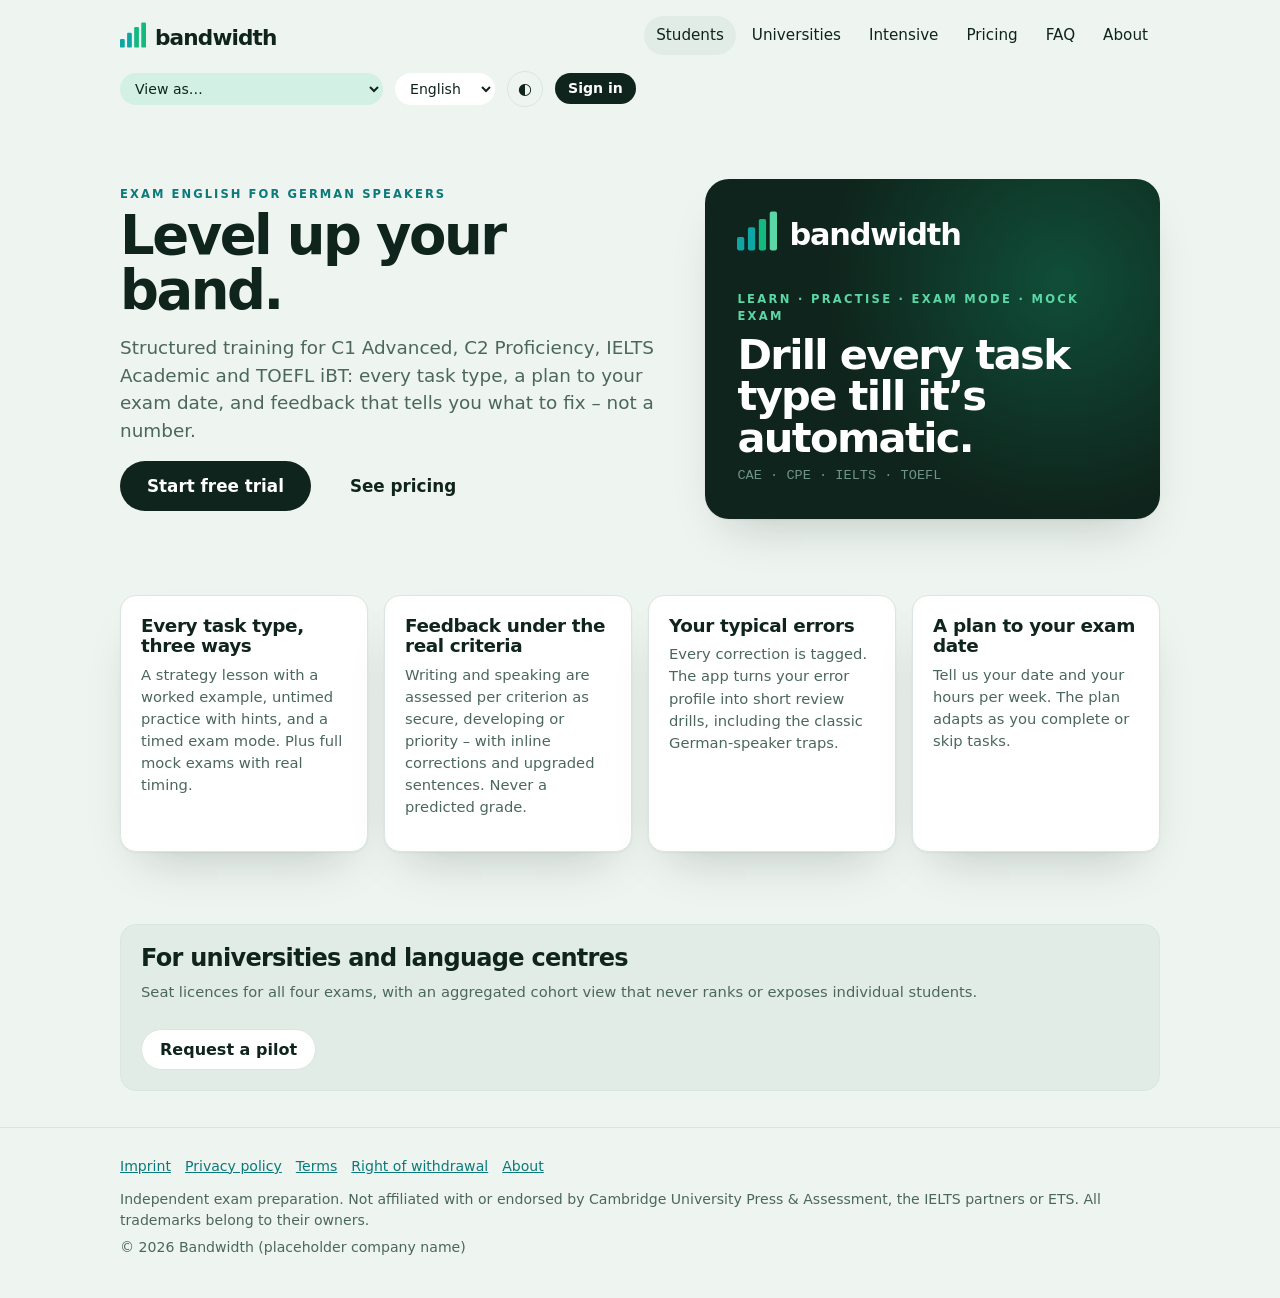
==== bandwidth-web/index.html @ 4ed8eb2d "Host the Bandwidth web app at /bandwidth-web; drop the Sheet Cheater and calculator cards Co-Authore" ====
<!doctype html>
<html lang="en">
  <head>
    <meta charset="UTF-8" />
    <meta name="viewport" content="width=device-width, initial-scale=1, viewport-fit=cover" />
    <meta name="theme-color" content="#0f241c" />
    <meta name="description" content="Bandwidth: independent training for C1 Advanced, C2 Proficiency, IELTS Academic and TOEFL iBT, made for German speakers." />
    <link rel="icon" type="image/svg+xml" href="./icon.svg" />
    <link rel="apple-touch-icon" href="./icon-192.png" />
    <title>Bandwidth – Level up your band</title>
    <script type="module" crossorigin src="./assets/index-9MHt9Wbv.js"></script>
    <link rel="stylesheet" crossorigin href="./assets/index-Ck49SmuY.css">
  <link rel="manifest" href="./manifest.webmanifest"></head>
  <body>
    <div id="root">
      <!-- Replaced as soon as the app starts. Stays visible only if it cannot start, e.g. when
           this file is opened directly from disk instead of from a web server. -->
      <div style="font-family: system-ui, sans-serif; max-width: 560px; margin: 15vh auto; padding: 0 20px; color: #0f241c; line-height: 1.5">
        <h1 style="font-size: 1.6rem; margin: 0 0 12px">Bandwidth is loading…</h1>
        <p>If this message stays, the app was opened directly from a folder. This web version only runs on a web server.</p>
        <p><strong>To try it on this PC:</strong> double-click <code>Start Bandwidth.cmd</code> in the project folder, or install <code>Bandwidth_…_x64-setup.exe</code>.</p>
        <p lang="de" style="color: #4b675d">Wenn diese Nachricht bleibt, wurde die App direkt aus einem Ordner geöffnet. Zum Ausprobieren: <code>Start Bandwidth.cmd</code> im Projektordner doppelklicken oder <code>Bandwidth_…_x64-setup.exe</code> installieren.</p>
      </div>
    </div>
  </body>
</html>
---- bandwidth-web/assets/index-Ck49SmuY.css ----
@font-face{font-family:Bricolage Grotesque;font-style:normal;font-display:swap;font-weight:700;src:url(/assets/bricolage-grotesque-latin-700-normal-gtcctNPv.woff2)format("woff2"),url(/assets/bricolage-grotesque-latin-700-normal-DvJDmrLu.woff)format("woff")}@font-face{font-family:Bricolage Grotesque;font-style:normal;font-display:swap;font-weight:800;src:url(/assets/bricolage-grotesque-latin-800-normal-J50vIsBe.woff2)format("woff2"),url(/assets/bricolage-grotesque-latin-800-normal-Br4b-5gk.woff)format("woff")}@font-face{font-family:Manrope;font-style:normal;font-display:swap;font-weight:400;src:url(/assets/manrope-latin-400-normal-PaqtzbVb.woff2)format("woff2"),url(/assets/manrope-latin-400-normal-8tf8FM3T.woff)format("woff")}@font-face{font-family:Manrope;font-style:normal;font-display:swap;font-weight:500;src:url(/assets/manrope-latin-500-normal-BYYD-dBL.woff2)format("woff2"),url(/assets/manrope-latin-500-normal-DMZssgOp.woff)format("woff")}@font-face{font-family:Manrope;font-style:normal;font-display:swap;font-weight:700;src:url(/assets/manrope-latin-700-normal-BZp_XxE4.woff2)format("woff2"),url(/assets/manrope-latin-700-normal-DGRFkw-m.woff)format("woff")}@font-face{font-family:Manrope;font-style:normal;font-display:swap;font-weight:800;src:url(/assets/manrope-latin-800-normal-BfWYOv1c.woff2)format("woff2"),url(/assets/manrope-latin-800-normal-uHUdIJgA.woff)format("woff")}@font-face{font-family:Space Mono;font-style:normal;font-display:swap;font-weight:400;src:url(/assets/space-mono-latin-400-normal-Rg4St2Dn.woff2)format("woff2"),url(/assets/space-mono-latin-400-normal-_3DlpgIW.woff)format("woff")}@font-face{font-family:Space Mono;font-style:normal;font-display:swap;font-weight:700;src:url(/assets/space-mono-latin-700-normal-mWgeinG7.woff2)format("woff2"),url(/assets/space-mono-latin-700-normal-D7A851RN.woff)format("woff")}:root{--font-body:"Manrope", system-ui, -apple-system, "Segoe UI", Roboto, Arial, sans-serif;--font-display:"Bricolage Grotesque", "Manrope", system-ui, sans-serif;--font-mono:"Space Mono", ui-monospace, Menlo, Consolas, monospace;--deep:#0f241c;--teal:#0ea5a5;--green:#12b981;--fresh:#5bd6a6;--logo-4:#12b981;--bg:#eef4f0;--surface:#fff;--surface-2:#e2ece6;--text:#0f241c;--muted:#4b675d;--border:#dbe6e0;--primary:#0f241c;--primary-soft:#d5ece2;--primary-contrast:#fff;--link:#0a7a7a;--accent:#12b981;--accent-soft:#d2f1e4;--accent-contrast:#0f241c;--success:#0e8a5f;--success-soft:#d5f1e5;--warn:#a8670f;--warn-soft:#f9ebd3;--danger:#b4403a;--danger-soft:#f7dfdc;--radius:16px;--radius-sm:8px;--shadow:0 1px 2px #0f241c0d, 0 24px 48px -24px #0f241c40;--nav-w:232px;--maxw:1080px;--lightningcss-light:initial;--lightningcss-dark: ;color-scheme:light}:root[data-theme=dark]{--logo-4:#5bd6a6;--bg:#0b1b15;--surface:#11271f;--surface-2:#173329;--text:#e8f3ee;--muted:#8fb1a5;--border:#23443a;--primary:#5bd6a6;--primary-soft:#18392f;--primary-contrast:#0f241c;--link:#5bd6a6;--accent:#12b981;--accent-soft:#163a2e;--accent-contrast:#0f241c;--success:#5bd6a6;--success-soft:#163a2e;--warn:#e9b867;--warn-soft:#3b3020;--danger:#ef9690;--danger-soft:#45272a;--shadow:0 1px 2px #0000004d, 0 24px 48px -24px #0009;--lightningcss-light: ;--lightningcss-dark:initial;color-scheme:dark}*,:before,:after{box-sizing:border-box}html,body,#root{height:100%}body{font-family:var(--font-body);color:var(--text);background:var(--bg);-webkit-font-smoothing:antialiased;margin:0;font-size:16px;line-height:1.5}h1,h2,h3,h4{font-family:var(--font-display);letter-spacing:-.03em;margin:0 0 .4em;font-weight:800;line-height:1.1}h1{font-size:2.1rem}h2{font-size:1.5rem}h3{letter-spacing:-.02em;font-size:1.15rem;font-weight:700}h4{font-size:1rem;font-family:var(--font-body);letter-spacing:0;font-weight:800}p{margin:0 0 .9em}a{color:var(--link)}small,.muted{color:var(--muted)}.muted{font-size:.92rem}code,pre{font-family:var(--font-mono);font-size:.9em}pre{white-space:pre-wrap;background:var(--surface-2);border-radius:var(--radius-sm);padding:12px}hr{border:0;border-top:1px solid var(--border);margin:20px 0}button,input,select,textarea{font:inherit;color:inherit}input,select,textarea{border:1px solid var(--border);border-radius:var(--radius-sm);background:var(--surface);outline:none;width:100%;padding:10px 12px;transition:border-color .15s,box-shadow .15s}input:focus,select:focus,textarea:focus{border-color:var(--primary);box-shadow:0 0 0 3px var(--primary-soft)}input[type=checkbox],input[type=radio]{width:auto;accent-color:var(--primary);margin-right:8px}textarea{resize:vertical;min-height:120px;line-height:1.55}label{margin-bottom:6px;font-size:.9rem;font-weight:600;display:block}table{border-collapse:collapse;width:100%;font-size:.94rem}th,td{text-align:left;border-bottom:1px solid var(--border);vertical-align:top;padding:9px 10px}th{color:var(--muted);text-transform:uppercase;letter-spacing:.04em;font-size:.82rem;font-weight:600}ul,ol{margin:0 0 .9em;padding-left:22px}li{margin-bottom:4px}.sr-only{clip:rect(0 0 0 0);width:1px;height:1px;position:absolute;overflow:hidden}.btn{background:var(--primary);color:var(--primary-contrast);cursor:pointer;white-space:nowrap;border:1px solid #0000;border-radius:999px;justify-content:center;align-items:center;gap:8px;padding:10px 18px;font-weight:800;line-height:1.2;text-decoration:none;transition:transform 80ms,filter .15s,background .15s;display:inline-flex}.btn:hover{filter:brightness(.93)}:root:not([data-theme=dark]) .btn:not(.secondary):not(.ghost):not(.accent):not(.danger):hover{filter:none;background:#1c3b30}.btn:active{transform:translateY(1px)}.btn:disabled{opacity:.5;cursor:not-allowed;filter:none}.btn.secondary{background:var(--surface);color:var(--text);border-color:var(--border)}.btn.ghost{color:var(--primary);background:0 0}.btn.danger{background:var(--danger);color:#fff}.btn.accent{background:var(--accent);color:var(--accent-contrast)}.btn.sm{padding:6px 12px;font-size:.88rem}.btn.lg{padding:14px 26px;font-size:1.05rem}.btn.block{width:100%}.container{max-width:var(--maxw);margin:0 auto;padding:0 20px}.stack>*+*{margin-top:16px}.row{flex-wrap:wrap;align-items:center;gap:12px;display:flex}.row.between{justify-content:space-between}.row.end{justify-content:flex-end}.grid{grid-template-columns:repeat(auto-fill,minmax(260px,1fr));gap:16px;display:grid}.grid.two{grid-template-columns:repeat(auto-fit,minmax(300px,1fr))}.grid.four{grid-template-columns:repeat(auto-fit,minmax(220px,1fr))}.grid.tiles{grid-template-columns:repeat(auto-fill,minmax(150px,1fr))}.card{background:var(--surface);border:1px solid var(--border);border-radius:var(--radius);box-shadow:var(--shadow);padding:20px}.card.flat{box-shadow:none}.card.soft{background:var(--surface-2);box-shadow:none}.card.clickable{cursor:pointer;color:inherit;text-decoration:none;transition:transform .12s,border-color .12s;display:block}.card.clickable:hover{border-color:var(--primary);transform:translateY(-2px)}.page-header{margin:8px 0 24px}.page-header p{color:var(--muted);max-width:62ch}.eyebrow{text-transform:uppercase;letter-spacing:.18em;color:var(--link);margin-bottom:6px;font-size:.72rem;font-weight:800}.tile{background:var(--surface);border:1px solid var(--border);border-radius:var(--radius);padding:14px 16px}.tile .value{font-family:var(--font-display);font-size:1.7rem;line-height:1.1}.tile .label{color:var(--muted);font-size:.85rem}.pill{background:var(--surface-2);color:var(--muted);white-space:nowrap;border-radius:999px;align-items:center;gap:6px;padding:3px 10px;font-size:.78rem;font-weight:600;display:inline-flex}.pill.secure{background:var(--success-soft);color:var(--success)}.pill.developing{background:var(--warn-soft);color:var(--warn)}.pill.priority{background:var(--danger-soft);color:var(--danger)}.pill.primary{background:var(--primary-soft);color:var(--primary)}.pill.accent{background:var(--accent-soft);color:var(--success)}:root[data-theme=dark] .pill.accent{color:var(--fresh)}.pill.placeholder{border:1px dashed var(--border);background:0 0}.alert{border-radius:var(--radius-sm);background:var(--primary-soft);border-left:4px solid var(--primary);padding:12px 16px;font-size:.95rem}.alert.warn{background:var(--warn-soft);border-left-color:var(--warn)}.alert.danger{background:var(--danger-soft);border-left-color:var(--danger)}.alert.success{background:var(--success-soft);border-left-color:var(--success)}.disclaimer{color:var(--muted);border-top:1px solid var(--border);margin-top:14px;padding-top:10px;font-size:.82rem}.progress{background:var(--surface-2);border-radius:999px;height:8px;overflow:hidden}.progress>div{background:var(--primary);border-radius:999px;height:100%;transition:width .3s}.progress.accent>div{background:var(--accent)}.tabs{border-bottom:1px solid var(--border);gap:4px;margin-bottom:18px;display:flex;overflow-x:auto}.tabs button{color:var(--muted);cursor:pointer;white-space:nowrap;background:0 0;border:0;border-bottom:2px solid #0000;margin-bottom:-1px;padding:10px 14px;font-weight:600}.tabs button.active{color:var(--primary);border-bottom-color:var(--primary)}.shell{grid-template-columns:var(--nav-w) 1fr;min-height:100%;display:grid}.shell-nav{background:var(--surface);border-right:1px solid var(--border);flex-direction:column;height:100vh;padding:18px 14px;display:flex;position:sticky;top:0;overflow-y:auto}.shell-main{min-width:0}.topbar{border-bottom:1px solid var(--border);background:color-mix(in srgb, var(--bg) 85%, transparent);-webkit-backdrop-filter:blur(8px);backdrop-filter:blur(8px);z-index:5;justify-content:space-between;align-items:center;gap:12px;padding:12px 24px;display:flex;position:sticky;top:0}.content{max-width:var(--maxw);padding:24px}.brand{color:var(--text);font-family:var(--font-display);letter-spacing:-.04em;text-transform:lowercase;align-items:flex-end;gap:9px;font-size:1.35rem;font-weight:800;line-height:1;text-decoration:none;display:flex}.brand svg{width:26px;height:26px}.nav-list{flex:1;margin:18px 0 0;padding:0;list-style:none}.nav-list li{margin:0}.nav-list a{border-radius:var(--radius-sm);color:var(--text);align-items:center;gap:10px;padding:9px 12px;font-size:.95rem;font-weight:500;text-decoration:none;display:flex}.nav-list a:hover{background:var(--surface-2)}.nav-list a.active{background:var(--primary-soft);color:var(--primary);font-weight:600}.nav-section{margin-top:14px}.bottom-nav{display:none}.topbar-brand{visibility:hidden}.icon-btn{border:1px solid var(--border);cursor:pointer;width:36px;height:36px;color:var(--text);background:0 0;border-radius:999px;justify-content:center;align-items:center;display:inline-flex}.icon-btn:hover{background:var(--surface-2)}.role-switch{background:var(--accent-soft);border-color:#0000;border-radius:999px;width:auto;padding:6px 10px;font-size:.88rem}.public-header{flex-wrap:wrap;justify-content:space-between;align-items:center;gap:16px;padding:16px 0;display:flex}.public-nav{flex-wrap:wrap;align-items:center;gap:4px;display:flex}.public-nav a{color:var(--text);border-radius:999px;padding:8px 12px;font-size:.95rem;font-weight:500;text-decoration:none}.public-nav a:hover,.public-nav a.active{background:var(--surface-2)}.hero{grid-template-columns:1.2fr 1fr;align-items:center;gap:40px;padding:56px 0 40px;display:grid}.hero h1{margin-bottom:16px;font-size:clamp(2.2rem,5vw,3.4rem)}.hero .lead{color:var(--muted);max-width:54ch;font-size:1.15rem}.hero-art{background:radial-gradient(circle at 78% 30%, #12b98147, transparent 55%), var(--deep);color:#fff;min-height:340px;box-shadow:var(--shadow);border-radius:24px;flex-direction:column;justify-content:flex-end;gap:8px;padding:32px;display:flex}.hero-art .big{font-family:var(--font-display);letter-spacing:-.04em;font-size:2.6rem;font-weight:800;line-height:1}.hero-art .hero-lockup{font-family:var(--font-display);letter-spacing:-.04em;color:#fff;--logo-4:var(--fresh);align-items:flex-end;gap:12px;margin-bottom:auto;font-size:1.9rem;font-weight:800;line-height:1;display:flex}.hero-art .hero-lockup svg{width:40px;height:40px}.hero-art .hero-eyebrow{letter-spacing:.2em;text-transform:uppercase;color:var(--fresh);font-size:.72rem;font-weight:800}.hero-art .hero-exams{font-family:var(--font-mono);color:#6f9488;font-size:.85rem}.hero h1{letter-spacing:-.045em;line-height:1}.mono{font-family:var(--font-mono)}.section{padding:36px 0}.footer{border-top:1px solid var(--border);color:var(--muted);padding:28px 0 40px;font-size:.88rem}.footer nav{flex-wrap:wrap;gap:14px;margin-bottom:12px;display:flex}.price{font-family:var(--font-display);font-size:2rem}.faq details{border-bottom:1px solid var(--border);padding:12px 0}.faq summary{cursor:pointer;font-weight:600}.task-layout{grid-template-columns:minmax(0,1.15fr) minmax(0,1fr);align-items:start;gap:24px;display:grid}.task-layout.single{grid-template-columns:1fr}.passage{white-space:pre-wrap;max-height:70vh;padding-right:8px;font-size:1.02rem;line-height:1.7;overflow:auto}.sticky{position:sticky;top:76px}.timer{font-variant-numeric:tabular-nums;font-weight:700;font-family:var(--font-display);font-size:1.25rem}.timer.low{color:var(--danger)}.item{border-bottom:1px solid var(--border);padding:14px 0}.item:last-child{border-bottom:0}.item .prompt{white-space:pre-wrap;margin-bottom:8px;font-weight:600}.options{gap:6px;display:grid}.option{border:1px solid var(--border);border-radius:var(--radius-sm);cursor:pointer;background:var(--surface);align-items:flex-start;gap:10px;padding:8px 12px;display:flex}.option:hover{border-color:var(--primary)}.option.selected{border-color:var(--primary);background:var(--primary-soft)}.option.correct{border-color:var(--success);background:var(--success-soft)}.option.wrong{border-color:var(--danger);background:var(--danger-soft)}.result-mark{font-weight:700}.result-mark.ok{color:var(--success)}.result-mark.no{color:var(--danger)}.chips{flex-wrap:wrap;gap:8px;display:flex}.chip{border:1px solid var(--border);background:var(--surface);cursor:pointer;border-radius:999px;padding:6px 12px}.chip:hover{border-color:var(--primary)}.chip.used{opacity:.35;pointer-events:none}.editor{min-height:320px;font-size:1.02rem;line-height:1.7}.examiner{background:var(--surface-2);border-radius:var(--radius);padding:18px;font-size:1.1rem;line-height:1.5}.rec-dot{background:var(--danger);border-radius:50%;width:12px;height:12px;animation:1s infinite pulse;display:inline-block}@keyframes pulse{50%{opacity:.3}}.correction{border-left:3px solid var(--danger);background:var(--surface-2);border-radius:0 var(--radius-sm) var(--radius-sm) 0;margin-bottom:10px;padding:8px 12px}.correction .orig{color:var(--muted);text-decoration:line-through}.correction .fix{color:var(--success);font-weight:600}.upgrade{border-left:3px solid var(--accent);background:var(--surface-2);border-radius:0 var(--radius-sm) var(--radius-sm) 0;margin-bottom:10px;padding:8px 12px}.rich h2,.rich h3{margin-top:1em}.rich p{margin-bottom:.8em}.flashcard{text-align:center;flex-direction:column;justify-content:center;min-height:180px;padding:28px;font-size:1.2rem;display:flex}.week{border:1px solid var(--border);border-radius:var(--radius);background:var(--surface);padding:14px 16px}.week.current{border-color:var(--primary);box-shadow:0 0 0 3px var(--primary-soft)}.plan-item{border-bottom:1px dashed var(--border);justify-content:space-between;align-items:center;gap:10px;padding:8px 0;display:flex}.plan-item:last-child{border-bottom:0}.plan-item.done{color:var(--muted);text-decoration:line-through}.plan-item.skipped{color:var(--muted);opacity:.7}.streak{color:var(--accent);align-items:center;gap:6px;font-weight:700;display:inline-flex}.heat{grid-template-columns:repeat(14,1fr);gap:4px;display:grid}.heat div{aspect-ratio:1;background:var(--surface-2);border-radius:4px}.heat div.on{background:var(--primary)}.msg{background:var(--surface-2);border-radius:16px;max-width:78%;margin-bottom:8px;padding:10px 14px}.msg.mine{background:var(--primary-soft);margin-left:auto}.msg small{margin-top:4px;display:block}.modal-backdrop{z-index:50;background:#0a141980;justify-content:center;align-items:center;padding:20px;display:flex;position:fixed;inset:0}.modal{background:var(--surface);border-radius:var(--radius);width:100%;max-width:560px;max-height:90vh;padding:24px;overflow:auto}.spinner{border:3px solid var(--border);border-top-color:var(--primary);border-radius:50%;width:22px;height:22px;animation:.8s linear infinite spin;display:inline-block}@keyframes spin{to{transform:rotate(360deg)}}.center{min-height:40vh;color:var(--muted);flex-direction:column;justify-content:center;align-items:center;gap:12px;display:flex}.logo-mark{width:56px;height:56px}@media (width<=900px){.shell{grid-template-columns:1fr}.shell-nav{display:none}.topbar-brand{visibility:visible}.bottom-nav{background:var(--surface);border-top:1px solid var(--border);z-index:10;padding-bottom:env(safe-area-inset-bottom);display:flex;position:fixed;bottom:0;left:0;right:0}.bottom-nav a,.bottom-nav button{text-align:center;color:var(--muted);flex-direction:column;flex:1;align-items:center;gap:2px;padding:10px 4px 8px;font-size:.72rem;text-decoration:none;display:flex}.bottom-nav button{font:inherit;cursor:pointer;background:0 0;border:0;font-size:.72rem}.bottom-nav a.active,.bottom-nav button.active{color:var(--primary);font-weight:600}.content{padding:16px 16px 90px}.topbar{padding:10px 16px}.hero{grid-template-columns:1fr;padding:28px 0 20px}.task-layout{grid-template-columns:1fr}.passage{max-height:none}.sticky{position:static}.heat{grid-template-columns:repeat(7,1fr)}}@media print{.shell-nav,.topbar,.bottom-nav{display:none}}.more-sheet{z-index:9;padding:12px 12px calc(72px + env(safe-area-inset-bottom));background:#0a141959;align-items:flex-end;display:flex;position:fixed;inset:0}.more-sheet .card{width:100%;padding:8px;display:grid}.more-sheet a{border-radius:var(--radius-sm);color:var(--text);gap:12px;padding:12px 14px;font-weight:500;text-decoration:none;display:flex}.more-sheet a.active{background:var(--primary-soft);color:var(--primary)}
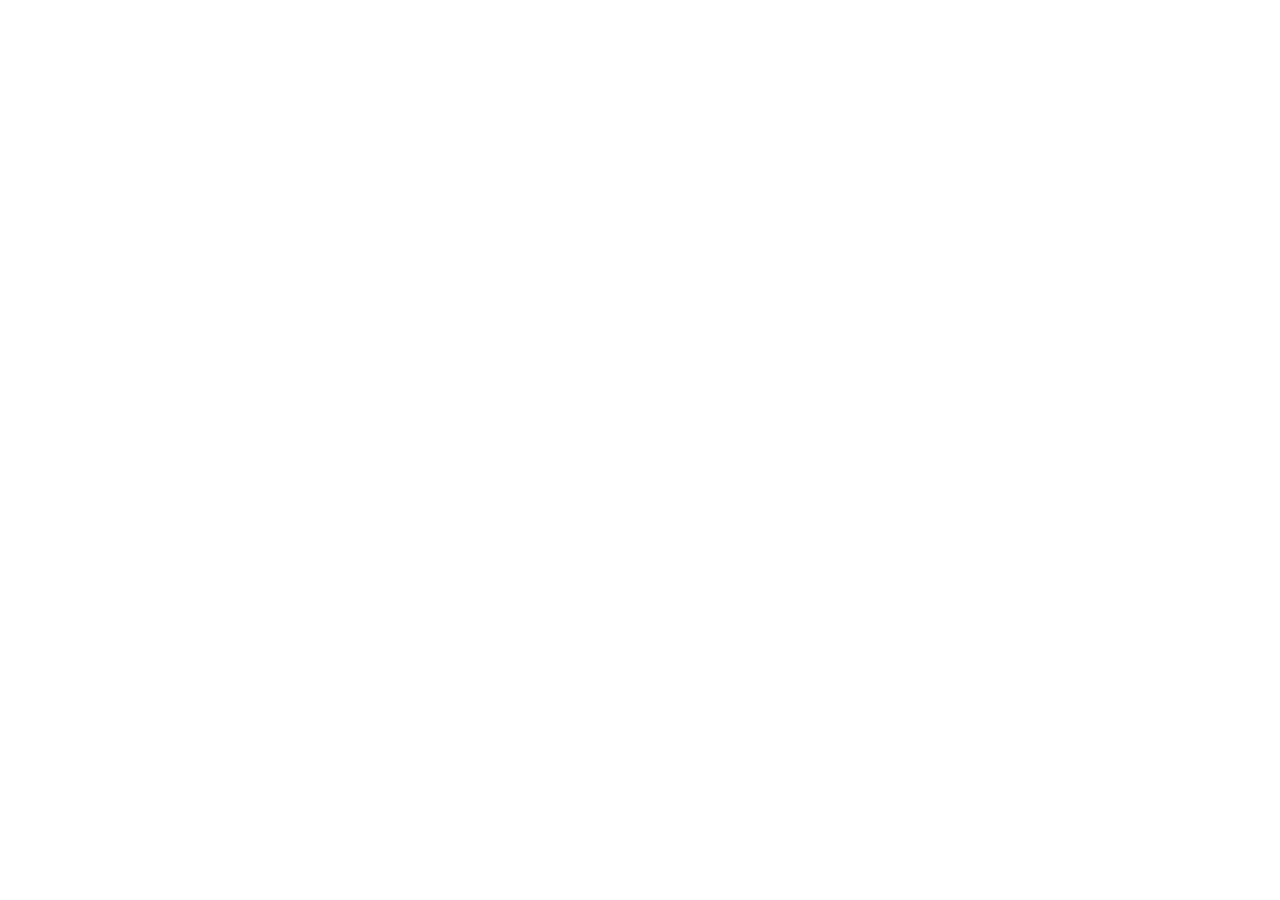
==== commit d0946ebc: "Redirect the old /bandwidth-web/ address to bandwidth.lima-spielhofen.com Co-Authored-By: Claude Opu" ====
--- a/bandwidth-web/index.html
+++ b/bandwidth-web/index.html
@@ -1,26 +1,14 @@
 <!doctype html>
 <html lang="en">
-  <head>
-    <meta charset="UTF-8" />
-    <meta name="viewport" content="width=device-width, initial-scale=1, viewport-fit=cover" />
-    <meta name="theme-color" content="#0f241c" />
-    <meta name="description" content="Bandwidth: independent training for C1 Advanced, C2 Proficiency, IELTS Academic and TOEFL iBT, made for German speakers." />
-    <link rel="icon" type="image/svg+xml" href="./icon.svg" />
-    <link rel="apple-touch-icon" href="./icon-192.png" />
-    <title>Bandwidth – Level up your band</title>
-    <script type="module" crossorigin src="./assets/index-9MHt9Wbv.js"></script>
-    <link rel="stylesheet" crossorigin href="./assets/index-Ck49SmuY.css">
-  <link rel="manifest" href="./manifest.webmanifest"></head>
-  <body>
-    <div id="root">
-      <!-- Replaced as soon as the app starts. Stays visible only if it cannot start, e.g. when
-           this file is opened directly from disk instead of from a web server. -->
-      <div style="font-family: system-ui, sans-serif; max-width: 560px; margin: 15vh auto; padding: 0 20px; color: #0f241c; line-height: 1.5">
-        <h1 style="font-size: 1.6rem; margin: 0 0 12px">Bandwidth is loading…</h1>
-        <p>If this message stays, the app was opened directly from a folder. This web version only runs on a web server.</p>
-        <p><strong>To try it on this PC:</strong> double-click <code>Start Bandwidth.cmd</code> in the project folder, or install <code>Bandwidth_…_x64-setup.exe</code>.</p>
-        <p lang="de" style="color: #4b675d">Wenn diese Nachricht bleibt, wurde die App direkt aus einem Ordner geöffnet. Zum Ausprobieren: <code>Start Bandwidth.cmd</code> im Projektordner doppelklicken oder <code>Bandwidth_…_x64-setup.exe</code> installieren.</p>
-      </div>
-    </div>
-  </body>
+<head>
+<meta charset="utf-8">
+<title>Bandwidth has moved</title>
+<link rel="canonical" href="https://bandwidth.lima-spielhofen.com/">
+<meta http-equiv="refresh" content="0; url=https://bandwidth.lima-spielhofen.com/">
+<meta name="robots" content="noindex">
+<script>location.replace('https://bandwidth.lima-spielhofen.com/');</script>
+</head>
+<body>
+<p>Bandwidth is now at <a href="https://bandwidth.lima-spielhofen.com/">bandwidth.lima-spielhofen.com</a>.</p>
+</body>
 </html>
